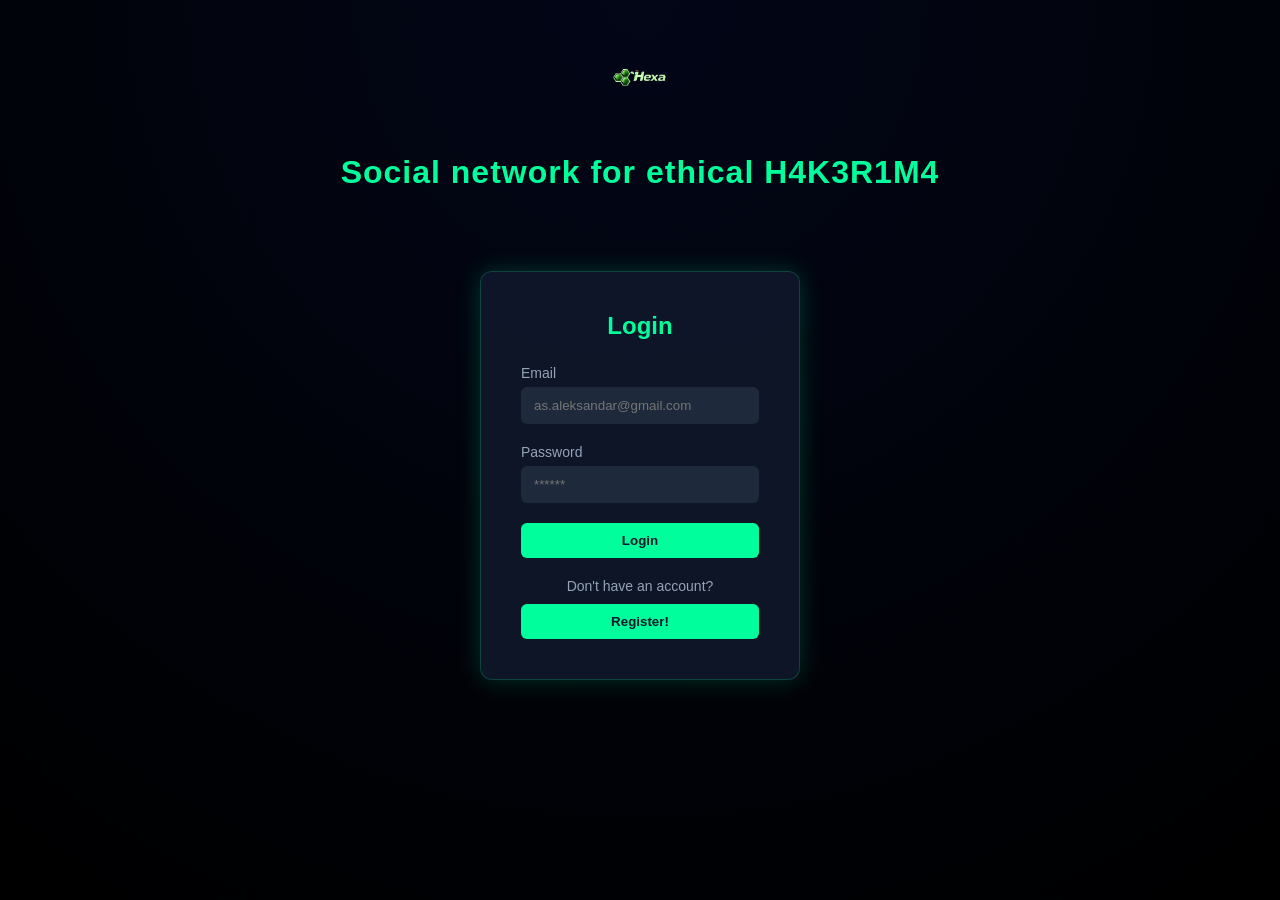
==== index.html @ 620e7ebd "first commit" ====
<!DOCTYPE html>
<html lang="en">
<head>
    <meta charset="UTF-8">
    <meta name="viewport" content="width=device-width, initial-scale=1.0">
    <link rel="stylesheet" href="style.css">
    <title>Hexa</title>
</head>
<body>
    <div class="logo">
        <img src="img/logo.png" alt="Hexa Logo">
    </div>
    <h1>Social network for ethical H4K3R1M4 </h1>
    
   <div class="main-wrapper">
    <form id="loginForm">
        <h2>Login</h2>

        <div class="input-group">
            <label>Email</label>
            <input type="email" name="email" id="login_email" placeholder="as.aleksandar@gmail.com">
        </div>

        <div class="input-group">
            <label>Password</label>
            <input type="password" name="lozinka" id="login_lozinka" placeholder="******">
        </div>

        <button type="submit">Login</button>

        <div class="no-acc-register">
        <p>Don't have an account?</p>
        <button id="registracija">Register!</button>
        </div>

    </form>
    </div>

    <div class="custom-modal">
    
    <form id="registrationForm">

        <button id="closeModal">X</button>

        <h2>User Registration</h2>

        <div>
            <label for="korisnicko_ime">Username: *</label>
            <input id="korisnicko_ime" type="text" name="korisnicko_ime" placeholder="niko.nikolic1">
        </div>

        <div>
            <label for="email">Email address: *</label>
            <input id="email" type="text" name="register_email" placeholder="niko.nikolic@mail.com">
        </div>

        <div>
            <label for="lozinka">Password: *</label>
            <input id="lozinka" type="password" name="register_lozinka" placeholder="******">
        </div>

        <div>
            <label for="ponovi_lozinku">Confirm password: *</label>
            <input id="ponovi_lozinku" type="password" name="ponovi_lozinku" placeholder="******">
        </div>

        <div>
            <button>Register</button>
        </div>
    </form>
</div>

    <script src="js/Validator.js"></script> 
    <script src="js/User.js"></script>     
    <script src="js/app.js"></script>   
</body>
</html>
---- style.css ----
* {
    margin: 0;
    padding: 0;
    box-sizing: border-box;
}

body {
    font-family: Arial, sans-serif;
    color: #ffffff;
    padding: 50px;
    min-height: 100vh;
    background: radial-gradient(circle at top, #020617, #000000);
}

h1 {
    text-align: center;
    margin-bottom: 80px;
    color: #00ff9c;
    letter-spacing: 1px;
}

.logo {
    text-align: center;
    margin-bottom: 40px;
}

.logo img {
    width: 120px;
}

.main-wrapper {
    display: flex;
    justify-content: center;
    align-items: center;
}

#loginForm {
    width: 320px;
    padding: 40px;
    border-radius: 12px;
    background: rgba(15, 23, 42, 0.94);
    border: 1px solid rgba(0, 255, 150, 0.2);
    box-shadow: 0 0 25px rgba(0, 255, 150, 0.2);
}

#loginForm h2 {
    text-align: center;
    margin-bottom: 25px;
    color: #00ff9c;
}



.input-group {
    margin-bottom: 20px;
}

.input-group label {
    display: block;
    margin-bottom: 6px;
    font-size: 14px;
    color: #94a3b8;
}

.input-group input {
    width: 100%;
    padding: 10px 12px;
    border: 1px solid transparent;
    border-radius: 6px;
    outline: none;
    background: #1e293b;
    color: #ffffff;
    transition: 0.3s;
}

.input-group input:focus {
    border-color: #00ff9c;
    box-shadow: 0 0 8px rgba(0, 255, 156, 0.6);
}

button {
    width: 100%;
    padding: 10px 12px;
    border: none;
    border-radius: 6px;
    background: #00ff9c;
    color: #0f172a;
    font-weight: bold;
    cursor: pointer;
    transition: 0.3s;
}

button:hover {
    background: #00cc7a;
    box-shadow: 0 0 12px #00ff9c;
}

.no-acc-register {
    margin-top: 20px;
    text-align: center;
}

.no-acc-register p {
    margin-bottom: 10px;
    font-size: 14px;
    color: #94a3b8;
}

#registracija {
    width: 100%;
}

.custom-modal {
    display: none;
    position: fixed;
    inset: 0;
    z-index: 9999;
    background: rgba(0, 0, 0, 0.82);
    backdrop-filter: blur(6px);
}

.custom-modal.active {
    display: flex;
    justify-content: center;
    align-items: center;
}

#registrationForm {
    position: relative;
    width: 350px;
    padding: 40px 30px 30px;
    border-radius: 12px;
    background: rgba(15, 23, 42, 0.97);
    border: 1px solid rgba(0, 255, 150, 0.2);
    box-shadow: 0 0 30px rgba(0, 255, 150, 0.25);
}

#registrationForm h2 {
    text-align: center;
    margin-bottom: 25px;
    color: #00ff9c;
}

#registrationForm div {
    margin-bottom: 18px;
}

#registrationForm label {
    display: block;
    margin-bottom: 6px;
    font-size: 14px;
    color: #94a3b8;
}

#registrationForm input {
    width: 100%;
    padding: 10px 12px;
    border: 1px solid transparent;
    border-radius: 6px;
    outline: none;
    background: #1e293b;
    color: #ffffff;
    transition: 0.3s;
}

#registrationForm input:focus {
    border-color: #00ff9c;
    box-shadow: 0 0 8px rgba(0, 255, 156, 0.6);
}

#registrationForm button[type="submit"],
#registrationForm button:not(#closeModal) {
    width: 100%;
    padding: 10px 12px;
    border: none;
    border-radius: 6px;
    background: #00ff9c;
    color: #0f172a;
    font-weight: bold;
    cursor: pointer;
    transition: 0.3s;
}

#registrationForm button[type="submit"]:hover,
#registrationForm button:not(#closeModal):hover {
    background: #00cc7a;
    box-shadow: 0 0 12px #00ff9c;
}

#closeModal {
    position: absolute;
    top: 10px;
    right: 10px;
    width: 34px;
    height: 34px;
    padding: 0;
    display: flex;
    justify-content: center;
    align-items: center;
    border: 1px solid rgba(0, 255, 150, 0.25);
    border-radius: 50%;
    background: rgba(30, 41, 59, 0.9);
    color: #00ff9c;
    font-size: 18px;
    font-weight: bold;
    line-height: 1;
    cursor: pointer;
    box-shadow: none;
}

#closeModal:hover {
    background: #00ff9c;
    color: #0f172a;
    box-shadow: 0 0 10px rgba(0, 255, 156, 0.5);
}

form ul {
    list-style: none;
    margin-top: 6px;
    padding-left: 2px;
}

form ul li {
    font-size: 12px;
    color: #ff4d4d;
    margin-top: 3px;
    text-shadow: 0 0 6px rgba(255, 77, 77, 0.6);
}
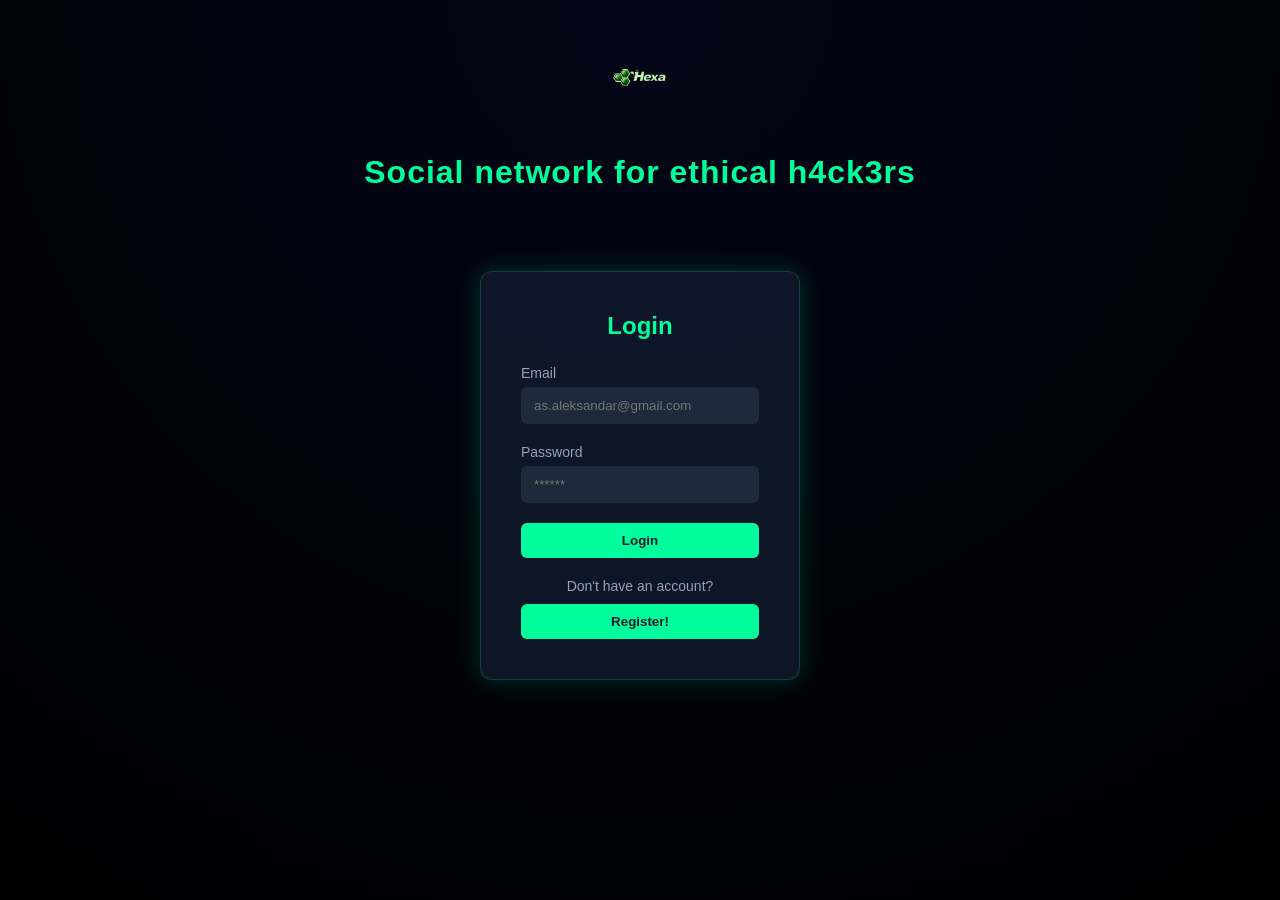
==== commit afca6db3: "Uradjena registracija" ====
--- a/index.html
+++ b/index.html
@@ -10,7 +10,7 @@
     <div class="logo">
         <img src="img/logo.png" alt="Hexa Logo">
     </div>
-    <h1>Social network for ethical H4K3R1M4 </h1>
+    <h1>Social network for ethical h4ck3rs </h1>
     
    <div class="main-wrapper">
     <form id="loginForm">
@@ -46,12 +46,12 @@
 
         <div>
             <label for="korisnicko_ime">Username: *</label>
-            <input id="korisnicko_ime" type="text" name="korisnicko_ime" placeholder="niko.nikolic1">
+            <input id="korisnicko_ime" type="text" name="korisnicko_ime" placeholder="as.aleksandar">
         </div>
 
         <div>
             <label for="email">Email address: *</label>
-            <input id="email" type="text" name="register_email" placeholder="niko.nikolic@mail.com">
+            <input id="email" type="text" name="register_email" placeholder="as.aleksandar@gmail.com">
         </div>
 
         <div>
@@ -71,6 +71,7 @@
 </div>
 
     <script src="js/Validator.js"></script> 
+    <script src="js/Session.js"></script>
     <script src="js/User.js"></script>     
     <script src="js/app.js"></script>   
 </body>
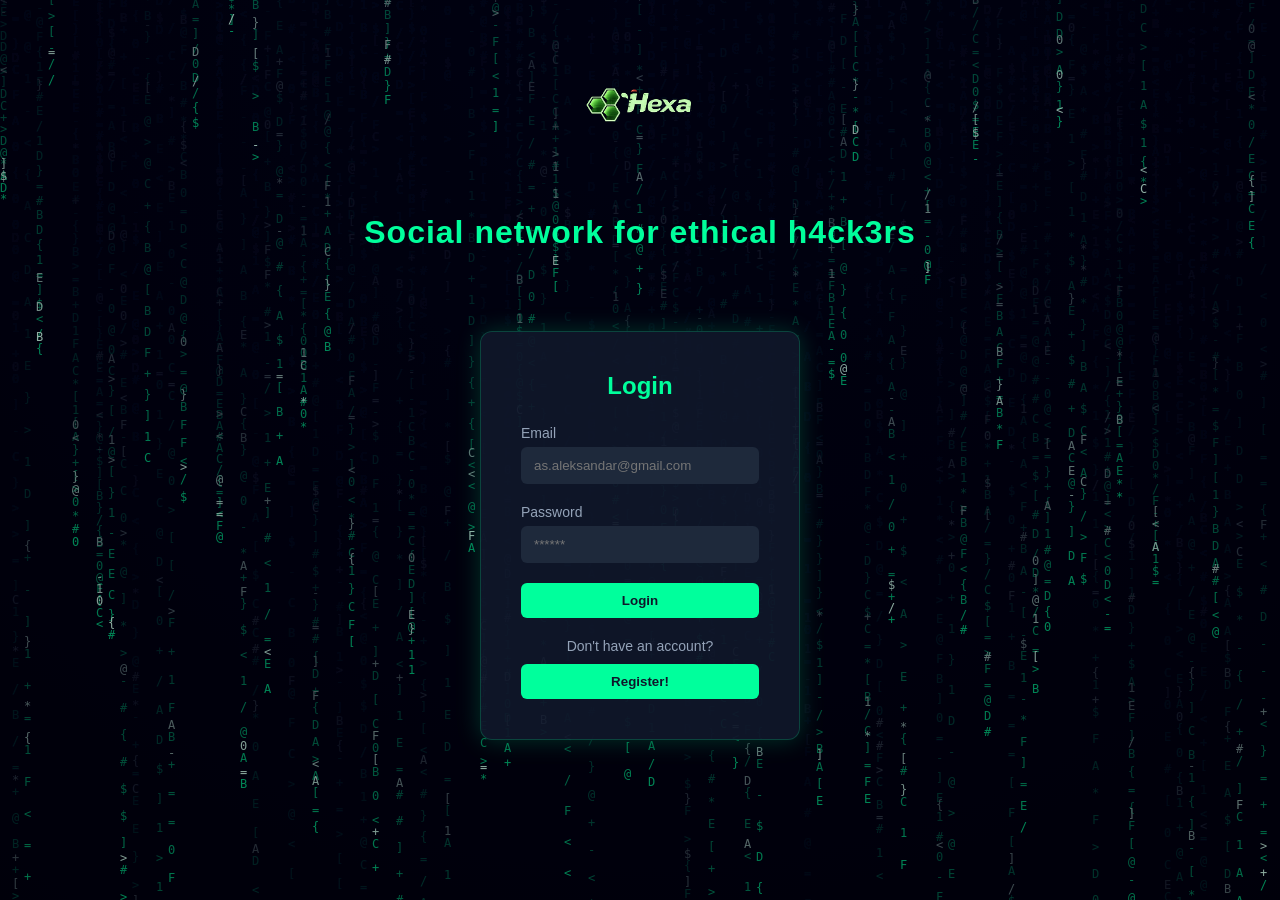
==== commit bd638a31: "Matriks kisa" ====
--- a/index.html
+++ b/index.html
@@ -38,41 +38,42 @@
 
     <div class="custom-modal">
     
-    <form id="registrationForm">
+        <form id="registrationForm">
 
-        <button id="closeModal">X</button>
+            <button id="closeModal">X</button>
 
-        <h2>User Registration</h2>
+            <h2>User Registration</h2>
 
-        <div>
-            <label for="korisnicko_ime">Username: *</label>
-            <input id="korisnicko_ime" type="text" name="korisnicko_ime" placeholder="as.aleksandar">
-        </div>
+            <div>
+                <label for="korisnicko_ime">Username: *</label>
+                <input id="korisnicko_ime" type="text" name="korisnicko_ime" placeholder="as.aleksandar">
+            </div>
 
-        <div>
-            <label for="email">Email address: *</label>
-            <input id="email" type="text" name="register_email" placeholder="as.aleksandar@gmail.com">
-        </div>
+            <div>
+                <label for="email">Email address: *</label>
+                <input id="email" type="text" name="register_email" placeholder="as.aleksandar@gmail.com">
+            </div>
 
-        <div>
-            <label for="lozinka">Password: *</label>
-            <input id="lozinka" type="password" name="register_lozinka" placeholder="******">
-        </div>
+            <div>
+                <label for="lozinka">Password: *</label>
+                <input id="lozinka" type="password" name="register_lozinka" placeholder="******">
+            </div>
 
-        <div>
-            <label for="ponovi_lozinku">Confirm password: *</label>
-            <input id="ponovi_lozinku" type="password" name="ponovi_lozinku" placeholder="******">
-        </div>
+            <div>
+                <label for="ponovi_lozinku">Confirm password: *</label>
+                <input id="ponovi_lozinku" type="password" name="ponovi_lozinku" placeholder="******">
+            </div>
 
-        <div>
-            <button>Register</button>
-        </div>
-    </form>
-</div>
+            <div>
+                <button>Register</button>
+            </div>
+        </form>
+    </div>
 
+    <script src="js/matrix.js"></script>
     <script src="js/Validator.js"></script> 
     <script src="js/Session.js"></script>
     <script src="js/User.js"></script>     
     <script src="js/app.js"></script>   
 </body>
-</html>+</html>
--- a/style.css
+++ b/style.css
@@ -9,23 +9,44 @@
     color: #ffffff;
     padding: 50px;
     min-height: 100vh;
+    position: relative;
+    overflow-x: hidden;
     background: radial-gradient(circle at top, #020617, #000000);
 }
 
-h1 {
+body:not(.hexa-page) > h1 {
     text-align: center;
     margin-bottom: 80px;
     color: #00ff9c;
     letter-spacing: 1px;
 }
 
+.matrix-rain-canvas {
+    position: absolute;
+    top: 0;
+    left: 0;
+    width: 100%;
+    height: 100%;
+    pointer-events: none;
+    z-index: 0;
+    opacity: 0.72;
+}
+
+body > .logo,
+body > h1,
+body > .main-wrapper,
+body > .container {
+    position: relative;
+    z-index: 1;
+}
+
 .logo {
     text-align: center;
     margin-bottom: 40px;
 }
 
 .logo img {
-    width: 120px;
+    width: 240px;
 }
 
 .main-wrapper {
@@ -78,7 +99,7 @@
     box-shadow: 0 0 8px rgba(0, 255, 156, 0.6);
 }
 
-button {
+#loginForm button {
     width: 100%;
     padding: 10px 12px;
     border: none;
@@ -90,7 +111,7 @@
     transition: 0.3s;
 }
 
-button:hover {
+#loginForm button:hover {
     background: #00cc7a;
     box-shadow: 0 0 12px #00ff9c;
 }
@@ -125,7 +146,8 @@
     align-items: center;
 }
 
-#registrationForm {
+#registrationForm,
+#editForm {
     position: relative;
     width: 350px;
     padding: 40px 30px 30px;
@@ -135,24 +157,28 @@
     box-shadow: 0 0 30px rgba(0, 255, 150, 0.25);
 }
 
-#registrationForm h2 {
+#registrationForm h2,
+#editForm h2 {
     text-align: center;
     margin-bottom: 25px;
     color: #00ff9c;
 }
 
-#registrationForm div {
+#registrationForm div,
+#editForm div {
     margin-bottom: 18px;
 }
 
-#registrationForm label {
+#registrationForm label,
+#editForm label {
     display: block;
     margin-bottom: 6px;
     font-size: 14px;
     color: #94a3b8;
 }
 
-#registrationForm input {
+#registrationForm input,
+#editForm input {
     width: 100%;
     padding: 10px 12px;
     border: 1px solid transparent;
@@ -163,13 +189,16 @@
     transition: 0.3s;
 }
 
-#registrationForm input:focus {
+#registrationForm input:focus,
+#editForm input:focus {
     border-color: #00ff9c;
     box-shadow: 0 0 8px rgba(0, 255, 156, 0.6);
 }
 
 #registrationForm button[type="submit"],
-#registrationForm button:not(#closeModal) {
+#registrationForm button:not(#closeModal),
+#editForm button[type="submit"],
+#editForm button:not(#closeModal) {
     width: 100%;
     padding: 10px 12px;
     border: none;
@@ -182,7 +211,9 @@
 }
 
 #registrationForm button[type="submit"]:hover,
-#registrationForm button:not(#closeModal):hover {
+#registrationForm button:not(#closeModal):hover,
+#editForm button[type="submit"]:hover,
+#editForm button:not(#closeModal):hover {
     background: #00cc7a;
     box-shadow: 0 0 12px #00ff9c;
 }
@@ -225,4 +256,280 @@
     color: #ff4d4d;
     margin-top: 3px;
     text-shadow: 0 0 6px rgba(255, 77, 77, 0.6);
-}+}
+
+/* Hexa page */
+.hexa-page {
+    padding: 40px 0;
+    background: radial-gradient(circle at top, #020617, #000000);
+}
+
+.hexa-page .container {
+    max-width: 980px;
+}
+
+.hexa-page .row {
+    align-items: flex-start;
+    --bs-gutter-x: 1.5rem;
+}
+
+.hexa-page .inner-container {
+    padding: 16px;
+    border-radius: 12px;
+    border: 1px solid rgba(0, 255, 150, 0.2);
+    background: rgba(15, 23, 42, 0.94);
+    box-shadow: 0 0 25px rgba(0, 255, 150, 0.2);
+}
+
+.hexa-page .inner-container.left-side {
+    text-align: center;
+    min-height: 270px;
+}
+
+.hexa-page .inner-container.right-side {
+    min-height: 420px;
+    display: block;
+    padding: 16px;
+}
+
+.hexa-page .inner-container.right-side h1 {
+    margin: 0;
+    color: #00ff9c;
+    font-size: 52px;
+    font-weight: 400;
+    letter-spacing: 1px;
+}
+
+.hexa-page .inner-container img.profile {
+    width: 130px;
+    height: 130px;
+    object-fit: cover;
+    border-radius: 50%;
+    display: block;
+    margin: 0 auto 16px;
+    border: 4px solid #00ff9c;
+}
+
+.hexa-page .left-side p {
+    margin-bottom: 6px;
+    font-size: 22px;
+    color: #ffffff;
+}
+
+.hexa-page .left-side #email {
+    margin-bottom: 12px;
+    font-size: 16px;
+    color: #94a3b8;
+}
+
+.hexa-page .left-side button {
+    width: auto;
+    display: inline-block;
+    padding: 10px 12px;
+    margin: 6px 4px 0;
+    border: none;
+    border-radius: 6px;
+    background: #00ff9c;
+    color: #0f172a;
+    box-shadow: none;
+    font-size: 14px;
+    font-weight: 700;
+    transition: 0.3s;
+}
+
+.hexa-page .left-side button:hover {
+    background: #00cc7a;
+    box-shadow: 0 0 12px #00ff9c;
+}
+
+.hexa-page #postForm {
+    margin-bottom: 16px;
+}
+
+.hexa-page #postContent {
+    width: 100%;
+    min-height: 115px;
+    padding: 12px;
+    border: 1px solid transparent;
+    border-radius: 10px;
+    outline: none;
+    resize: vertical;
+    background: #1e293b;
+    color: #ffffff;
+    transition: 0.3s;
+}
+
+.hexa-page #postContent:focus {
+    border-color: #00ff9c;
+    box-shadow: 0 0 8px rgba(0, 255, 156, 0.55);
+}
+
+.hexa-page #postForm button {
+    margin-top: 10px;
+    padding: 9px 14px;
+    border: none;
+    border-radius: 6px;
+    background: #00ff9c;
+    color: #0f172a;
+    font-size: 14px;
+    font-weight: 700;
+    cursor: pointer;
+    transition: 0.3s;
+}
+
+.hexa-page #postForm button:hover {
+    background: #00cc7a;
+    box-shadow: 0 0 12px #00ff9c;
+}
+
+.hexa-page #allPostsWrapper {
+    margin-top: 8px;
+}
+
+.posts-empty {
+    margin: 10px 0 4px;
+    color: #94a3b8;
+    font-size: 14px;
+    text-align: center;
+}
+
+.post-card {
+    margin-bottom: 12px;
+    padding: 14px;
+    border-radius: 10px;
+    border: 1px solid rgba(0, 255, 150, 0.2);
+    background: rgba(2, 6, 23, 0.75);
+}
+
+.post-card-header {
+    display: flex;
+    justify-content: space-between;
+    gap: 8px;
+    margin-bottom: 10px;
+}
+
+.post-author {
+    margin: 0;
+    color: #00ff9c;
+    font-weight: 700;
+}
+
+.post-date {
+    margin: 0;
+    color: #94a3b8;
+    font-size: 12px;
+}
+
+.post-text {
+    margin: 0 0 12px;
+    white-space: pre-wrap;
+    word-break: break-word;
+    color: #e2e8f0;
+    line-height: 1.5;
+}
+
+.post-actions {
+    display: flex;
+    align-items: center;
+    gap: 8px;
+}
+
+.post-like-btn,
+.post-delete-btn {
+    padding: 6px 12px;
+    border: none;
+    border-radius: 6px;
+    font-size: 13px;
+    font-weight: 700;
+    cursor: pointer;
+    transition: 0.3s;
+}
+
+.post-like-btn {
+    background: #00ff9c;
+    color: #0f172a;
+}
+
+.post-like-btn:hover {
+    background: #00cc7a;
+    box-shadow: 0 0 10px #00ff9c;
+}
+
+.post-like-btn:disabled,
+.post-like-btn.liked {
+    background: rgba(100, 116, 139, 0.35);
+    color: #cbd5e1;
+    box-shadow: none;
+}
+
+.post-like-btn.liked {
+    cursor: pointer;
+}
+
+.post-like-btn:disabled:hover,
+.post-like-btn.liked:hover {
+    background: rgba(100, 116, 139, 0.35);
+    box-shadow: none;
+}
+
+.post-like-btn:disabled {
+    cursor: not-allowed;
+}
+
+.post-delete-btn {
+    background: rgba(127, 29, 29, 0.45);
+    color: #fecaca;
+    border: 1px solid rgba(255, 77, 77, 0.45);
+}
+
+.post-delete-btn:hover {
+    background: rgba(153, 27, 27, 0.62);
+}
+
+.post-like-count {
+    margin-left: 4px;
+}
+
+.hexa-page .custom-modal {
+    flex-direction: column;
+}
+
+.hexa-page #deleteProfile {
+    width: 350px;
+    margin-top: 14px;
+    padding: 10px 12px;
+    border: 1px solid rgba(255, 77, 77, 0.45);
+    border-radius: 6px;
+    background: rgba(127, 29, 29, 0.45);
+    color: #fecaca;
+    font-weight: 700;
+    cursor: pointer;
+}
+
+.hexa-page .custom-modal hr {
+    width: 350px;
+    margin: 14px 0 0;
+    border-color: rgba(148, 163, 184, 0.25);
+}
+
+@media (max-width: 767.98px) {
+    .hexa-page .container {
+        padding: 0 18px;
+    }
+
+    .hexa-page .col-md-3 {
+        margin-bottom: 16px;
+    }
+
+    .hexa-page .inner-container.right-side h1 {
+        font-size: 36px;
+    }
+
+    .hexa-page .left-side p {
+        font-size: 20px;
+    }
+
+    .hexa-page .left-side #email {
+        font-size: 16px;
+    }
+}
